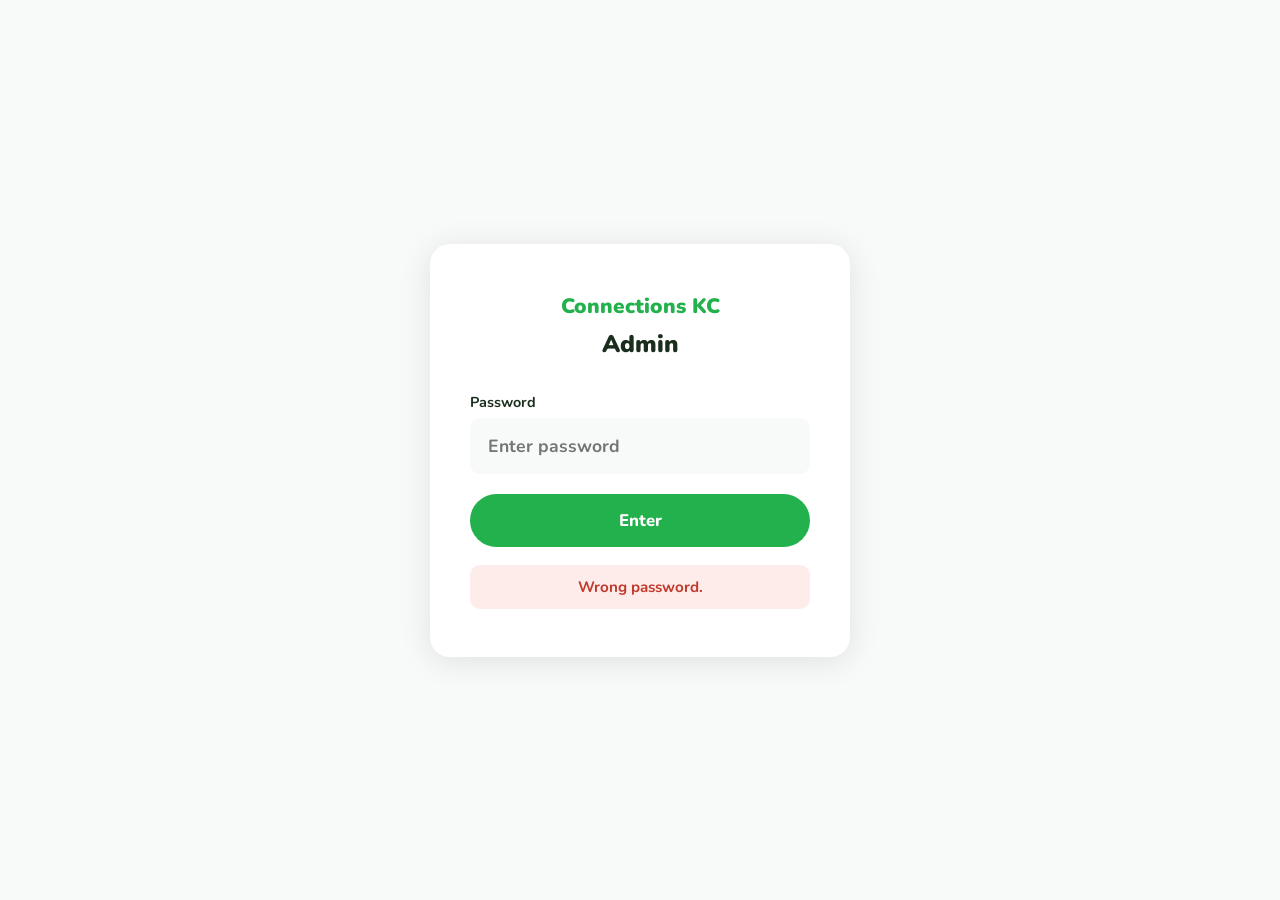
==== admin/index.html @ bb0865ba "Add password-protected admin page for updating impact total Lets the site owner update the impact do" ====
<!DOCTYPE html>
<html lang="en">
<head>
  <meta charset="UTF-8" />
  <meta name="viewport" content="width=device-width, initial-scale=1.0" />
  <title>Admin - Connections KC</title>
  <link rel="preconnect" href="https://fonts.googleapis.com" />
  <link rel="preconnect" href="https://fonts.gstatic.com" crossorigin />
  <link href="https://fonts.googleapis.com/css2?family=Nunito:wght@400;700;800;900&display=swap" rel="stylesheet" />
  <meta name="robots" content="noindex, nofollow" />
  <style>
    *, *::before, *::after { box-sizing: border-box; margin: 0; padding: 0; }
    body {
      font-family: 'Nunito', sans-serif;
      background: #f7faf8;
      min-height: 100vh;
      display: flex;
      align-items: center;
      justify-content: center;
      padding: 24px;
    }
    .card {
      background: #fff;
      border-radius: 20px;
      padding: 48px 40px;
      width: 100%;
      max-width: 420px;
      box-shadow: 0 4px 32px rgba(0,0,0,0.10);
      text-align: center;
    }
    .logo {
      font-size: 1.3rem;
      font-weight: 900;
      color: #22b14c;
      margin-bottom: 8px;
    }
    h1 { font-size: 1.5rem; font-weight: 900; color: #1a2e1e; margin-bottom: 32px; }
    label { display: block; font-weight: 700; font-size: 0.9rem; color: #1a2e1e; text-align: left; margin-bottom: 6px; }
    input {
      width: 100%;
      font-family: 'Nunito', sans-serif;
      font-size: 1.1rem;
      font-weight: 700;
      color: #1a2e1e;
      background: #f7faf8;
      border: 2px solid transparent;
      border-radius: 10px;
      padding: 14px 16px;
      outline: none;
      transition: border-color 0.2s;
      margin-bottom: 20px;
    }
    input:focus { border-color: #22b14c; background: #fff; }
    button {
      width: 100%;
      padding: 15px;
      background: #22b14c;
      color: #fff;
      font-family: 'Nunito', sans-serif;
      font-size: 1.05rem;
      font-weight: 800;
      border: none;
      border-radius: 99px;
      cursor: pointer;
      transition: background 0.2s, transform 0.15s;
    }
    button:hover { background: #1a9040; transform: translateY(-1px); }
    button:disabled { opacity: 0.6; cursor: default; transform: none; }
    .status {
      margin-top: 18px;
      padding: 12px 16px;
      border-radius: 10px;
      font-weight: 700;
      font-size: 0.95rem;
      display: none;
    }
    .status.success { background: #e6f7ed; color: #1a9040; display: block; }
    .status.error   { background: #fdecea; color: #c0392b; display: block; }
    .current { font-size: 0.88rem; color: #6b8a73; margin-bottom: 24px; }
    .current span { font-weight: 800; color: #22b14c; }
  </style>
</head>
<body>

  <!-- LOGIN -->
  <div class="card" id="loginCard">
    <div class="logo">Connections KC</div>
    <h1>Admin</h1>
    <label for="pwd">Password</label>
    <input type="password" id="pwd" placeholder="Enter password" />
    <button onclick="checkPassword()">Enter</button>
    <div class="status error" id="loginError">Wrong password.</div>
  </div>

  <!-- PANEL -->
  <div class="card" id="panel" style="display:none">
    <div class="logo">Connections KC</div>
    <h1>Update Impact Total</h1>
    <p class="current">Current value on site: <span id="currentVal">loading...</span></p>
    <label for="newTotal">New Dollar Amount</label>
    <input type="number" id="newTotal" placeholder="e.g. 1450" min="0" />
    <button id="saveBtn" onclick="save()">Save to Website</button>
    <div class="status" id="saveStatus"></div>
  </div>

  <script>
    // ─── CONFIG ──────────────────────────────────────────
    const PASSWORD    = 'ADMIN_PASSWORD';       // Replace with a password you choose
    const GITHUB_TOKEN = 'GITHUB_TOKEN';        // Replace with your GitHub fine-grained token
    const REPO        = 'viaate/connectionskc';
    const BRANCH      = 'claude/connections-kc-website-FFtpl';
    const FILE_PATH   = 'impact.json';
    // ─────────────────────────────────────────────────────

    function checkPassword() {
      if (document.getElementById('pwd').value === PASSWORD) {
        document.getElementById('loginCard').style.display = 'none';
        document.getElementById('panel').style.display = 'block';
        loadCurrent();
      } else {
        document.getElementById('loginError').style.display = 'block';
      }
    }

    document.getElementById('pwd').addEventListener('keydown', e => {
      if (e.key === 'Enter') checkPassword();
    });

    function loadCurrent() {
      fetch(`/impact.json?nocache=${Date.now()}`)
        .then(r => r.json())
        .then(d => {
          document.getElementById('currentVal').textContent = '$' + (d.total || 0).toLocaleString();
          document.getElementById('newTotal').value = d.total || '';
        })
        .catch(() => {
          document.getElementById('currentVal').textContent = 'unknown';
        });
    }

    async function save() {
      const total = parseInt(document.getElementById('newTotal').value, 10);
      if (isNaN(total) || total < 0) {
        showStatus('Please enter a valid dollar amount.', 'error');
        return;
      }

      const btn = document.getElementById('saveBtn');
      btn.disabled = true;
      btn.textContent = 'Saving...';

      try {
        // Get current file SHA (required by GitHub API to update a file)
        const getRes = await fetch(
          `https://api.github.com/repos/${REPO}/contents/${FILE_PATH}?ref=${BRANCH}`,
          { headers: { Authorization: `Bearer ${GITHUB_TOKEN}` } }
        );
        if (!getRes.ok) throw new Error('Could not read file from GitHub.');
        const fileData = await getRes.json();

        // Update the file
        const newContent = btoa(`{ "total": ${total} }\n`);
        const putRes = await fetch(
          `https://api.github.com/repos/${REPO}/contents/${FILE_PATH}`,
          {
            method: 'PUT',
            headers: {
              Authorization: `Bearer ${GITHUB_TOKEN}`,
              'Content-Type': 'application/json'
            },
            body: JSON.stringify({
              message: `Update impact total to $${total.toLocaleString()}`,
              content: newContent,
              sha: fileData.sha,
              branch: BRANCH
            })
          }
        );
        if (!putRes.ok) throw new Error('GitHub rejected the update.');

        showStatus(`Saved! The site will show $${total.toLocaleString()} within a minute.`, 'success');
        document.getElementById('currentVal').textContent = '$' + total.toLocaleString();
      } catch (err) {
        showStatus('Error: ' + err.message, 'error');
      }

      btn.disabled = false;
      btn.textContent = 'Save to Website';
    }

    function showStatus(msg, type) {
      const el = document.getElementById('saveStatus');
      el.textContent = msg;
      el.className = `status ${type}`;
    }
  </script>
</body>
</html>
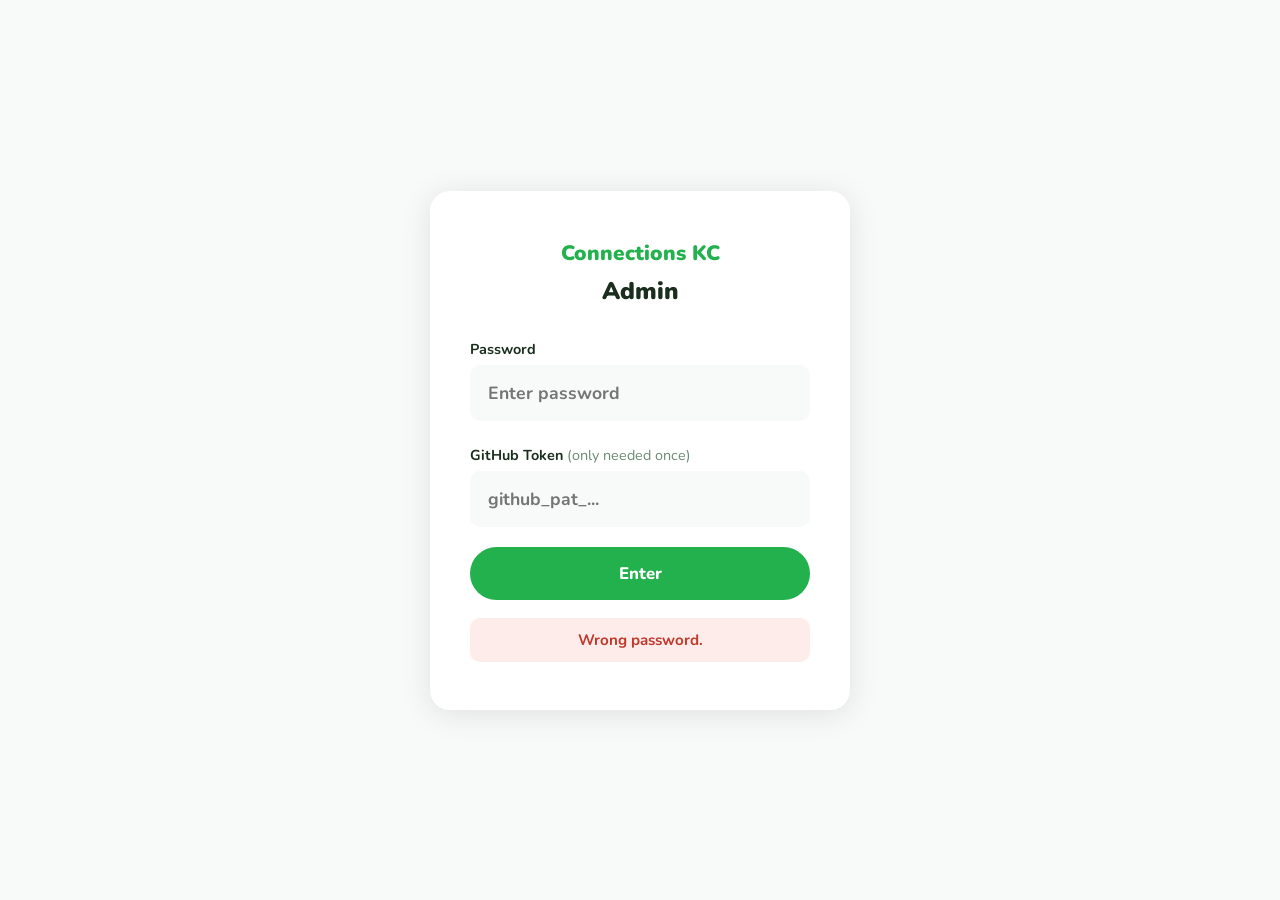
==== commit ccf8f384: "Store GitHub token in localStorage, not in source code Avoids GitHub push protection. Token is enter" ====
--- a/admin/index.html
+++ b/admin/index.html
@@ -88,6 +88,10 @@
     <h1>Admin</h1>
     <label for="pwd">Password</label>
     <input type="password" id="pwd" placeholder="Enter password" />
+    <div id="tokenRow" style="display:none">
+      <label for="tok" style="margin-top:4px;">GitHub Token <span style="font-weight:400;color:#6b8a73;">(only needed once)</span></label>
+      <input type="password" id="tok" placeholder="github_pat_..." />
+    </div>
     <button onclick="checkPassword()">Enter</button>
     <div class="status error" id="loginError">Wrong password.</div>
   </div>
@@ -104,23 +108,34 @@
   </div>
 
   <script>
-    // ─── CONFIG ──────────────────────────────────────────
-    const PASSWORD    = 'ADMIN_PASSWORD';       // Replace with a password you choose
-    const GITHUB_TOKEN = 'GITHUB_TOKEN';        // Replace with your GitHub fine-grained token
-    const REPO        = 'viaate/connectionskc';
-    const BRANCH      = 'claude/connections-kc-website-FFtpl';
-    const FILE_PATH   = 'impact.json';
-    // ─────────────────────────────────────────────────────
+    const PASSWORD  = 'Bluepizza1!';
+    const REPO      = 'viaate/connectionskc';
+    const BRANCH    = 'claude/connections-kc-website-FFtpl';
+    const FILE_PATH = 'impact.json';
+
+    // Token lives in localStorage — never in the code
+    function getToken() { return localStorage.getItem('ckc_gh_token') || ''; }
 
     function checkPassword() {
-      if (document.getElementById('pwd').value === PASSWORD) {
-        document.getElementById('loginCard').style.display = 'none';
-        document.getElementById('panel').style.display = 'block';
-        loadCurrent();
-      } else {
+      const pwd = document.getElementById('pwd').value;
+      const tok = document.getElementById('tok').value.trim();
+      if (pwd !== PASSWORD) {
         document.getElementById('loginError').style.display = 'block';
-      }
-    }
+        return;
+      }
+      if (tok) localStorage.setItem('ckc_gh_token', tok);
+      if (!getToken()) {
+        document.getElementById('loginError').textContent = 'Please paste your GitHub token.';
+        document.getElementById('loginError').style.display = 'block';
+        return;
+      }
+      document.getElementById('loginCard').style.display = 'none';
+      document.getElementById('panel').style.display = 'block';
+      loadCurrent();
+    }
+
+    // Show token field only if not already saved in this browser
+    if (!getToken()) document.getElementById('tokenRow').style.display = 'block';
 
     document.getElementById('pwd').addEventListener('keydown', e => {
       if (e.key === 'Enter') checkPassword();
@@ -153,19 +168,18 @@
         // Get current file SHA (required by GitHub API to update a file)
         const getRes = await fetch(
           `https://api.github.com/repos/${REPO}/contents/${FILE_PATH}?ref=${BRANCH}`,
-          { headers: { Authorization: `Bearer ${GITHUB_TOKEN}` } }
+          { headers: { Authorization: `Bearer ${getToken()}` } }
         );
         if (!getRes.ok) throw new Error('Could not read file from GitHub.');
         const fileData = await getRes.json();
 
-        // Update the file
         const newContent = btoa(`{ "total": ${total} }\n`);
         const putRes = await fetch(
           `https://api.github.com/repos/${REPO}/contents/${FILE_PATH}`,
           {
             method: 'PUT',
             headers: {
-              Authorization: `Bearer ${GITHUB_TOKEN}`,
+              Authorization: `Bearer ${getToken()}`,
               'Content-Type': 'application/json'
             },
             body: JSON.stringify({
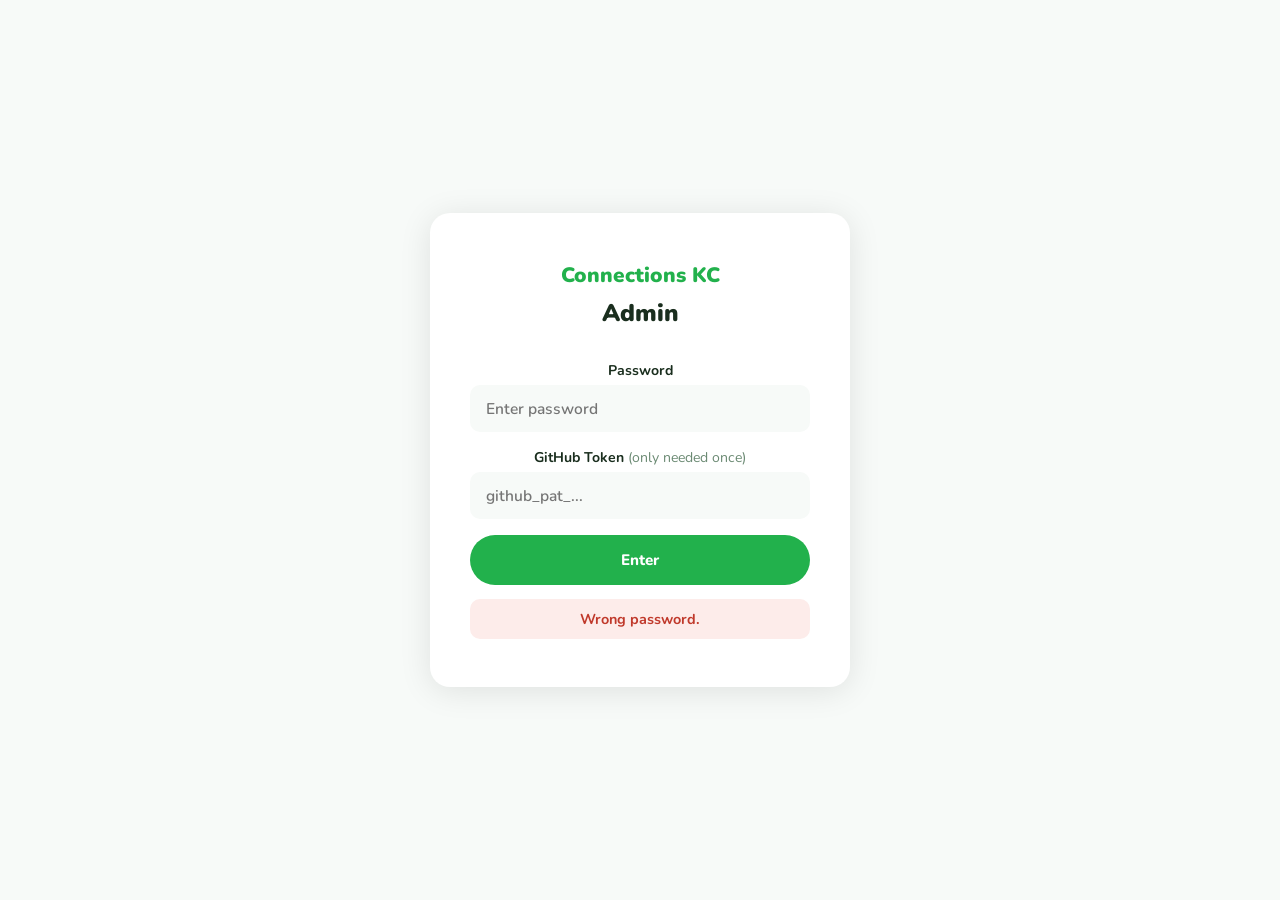
==== commit 911a3839: "Full admin dashboard: applicants, outreach, computers stat, changelog - Stats tab: impact total + co" ====
--- a/admin/index.html
+++ b/admin/index.html
@@ -3,210 +3,564 @@
 <head>
   <meta charset="UTF-8" />
   <meta name="viewport" content="width=device-width, initial-scale=1.0" />
-  <title>Admin - Connections KC</title>
+  <title>Admin — Connections KC</title>
   <link rel="preconnect" href="https://fonts.googleapis.com" />
   <link rel="preconnect" href="https://fonts.gstatic.com" crossorigin />
-  <link href="https://fonts.googleapis.com/css2?family=Nunito:wght@400;700;800;900&display=swap" rel="stylesheet" />
+  <link href="https://fonts.googleapis.com/css2?family=Nunito:wght@400;600;700;800;900&display=swap" rel="stylesheet" />
   <meta name="robots" content="noindex, nofollow" />
   <style>
     *, *::before, *::after { box-sizing: border-box; margin: 0; padding: 0; }
-    body {
-      font-family: 'Nunito', sans-serif;
-      background: #f7faf8;
-      min-height: 100vh;
-      display: flex;
-      align-items: center;
-      justify-content: center;
-      padding: 24px;
-    }
+    body { font-family: 'Nunito', sans-serif; background: #f7faf8; color: #1a2e1e; min-height: 100vh; }
+
+    /* ── LOGIN ── */
+    #loginWrap {
+      min-height: 100vh; display: flex; align-items: center;
+      justify-content: center; padding: 24px;
+    }
+    .login-card {
+      background: #fff; border-radius: 20px; padding: 48px 40px;
+      width: 100%; max-width: 420px;
+      box-shadow: 0 4px 32px rgba(0,0,0,0.10); text-align: center;
+    }
+    .login-logo { font-size: 1.3rem; font-weight: 900; color: #22b14c; margin-bottom: 8px; }
+    .login-card h1 { font-size: 1.5rem; font-weight: 900; color: #1a2e1e; margin-bottom: 32px; }
+
+    /* ── DASHBOARD ── */
+    #dashboard { display: none; }
+    .admin-header {
+      background: #22b14c; padding: 16px 32px;
+      display: flex; align-items: center; justify-content: space-between;
+    }
+    .admin-header-title { font-size: 1.15rem; font-weight: 900; color: #fff; }
+    .admin-header button {
+      background: rgba(255,255,255,0.18); color: #fff; border: none;
+      padding: 8px 20px; border-radius: 99px; font-family: 'Nunito', sans-serif;
+      font-weight: 700; font-size: 0.9rem; cursor: pointer; width: auto;
+      transition: background 0.2s;
+    }
+    .admin-header button:hover { background: rgba(255,255,255,0.3); transform: none; }
+
+    .tab-nav {
+      background: #fff; border-bottom: 2px solid #e6f7ed;
+      display: flex; gap: 0; padding: 0 24px; overflow-x: auto;
+    }
+    .tab-btn {
+      background: none; border: none; color: #6b8a73; font-family: 'Nunito', sans-serif;
+      font-weight: 700; font-size: 0.95rem; padding: 16px 24px; cursor: pointer;
+      border-bottom: 3px solid transparent; margin-bottom: -2px;
+      width: auto; border-radius: 0; transition: color 0.2s;
+    }
+    .tab-btn:hover { color: #22b14c; transform: none; }
+    .tab-btn.active { color: #22b14c; border-bottom-color: #22b14c; }
+
+    .tab-pane { display: none; max-width: 860px; margin: 0 auto; padding: 32px 24px; }
+    .tab-pane.active { display: block; }
+
+    /* ── CARDS ── */
     .card {
-      background: #fff;
-      border-radius: 20px;
-      padding: 48px 40px;
-      width: 100%;
-      max-width: 420px;
-      box-shadow: 0 4px 32px rgba(0,0,0,0.10);
-      text-align: center;
-    }
-    .logo {
-      font-size: 1.3rem;
-      font-weight: 900;
-      color: #22b14c;
-      margin-bottom: 8px;
-    }
-    h1 { font-size: 1.5rem; font-weight: 900; color: #1a2e1e; margin-bottom: 32px; }
-    label { display: block; font-weight: 700; font-size: 0.9rem; color: #1a2e1e; text-align: left; margin-bottom: 6px; }
-    input {
-      width: 100%;
-      font-family: 'Nunito', sans-serif;
-      font-size: 1.1rem;
-      font-weight: 700;
-      color: #1a2e1e;
-      background: #f7faf8;
-      border: 2px solid transparent;
-      border-radius: 10px;
-      padding: 14px 16px;
-      outline: none;
-      transition: border-color 0.2s;
-      margin-bottom: 20px;
-    }
-    input:focus { border-color: #22b14c; background: #fff; }
+      background: #fff; border-radius: 16px; padding: 28px 32px;
+      box-shadow: 0 2px 16px rgba(0,0,0,0.07); margin-bottom: 20px;
+    }
+    .card-title {
+      font-size: 0.75rem; font-weight: 800; letter-spacing: 0.12em;
+      text-transform: uppercase; color: #22b14c; margin-bottom: 16px;
+      padding-bottom: 10px; border-bottom: 2px solid #e6f7ed;
+    }
+    .card-row { display: flex; gap: 16px; align-items: flex-end; flex-wrap: wrap; }
+
+    /* ── FORM ELEMENTS ── */
+    label {
+      display: block; font-weight: 700; font-size: 0.88rem;
+      color: #1a2e1e; margin-bottom: 5px;
+    }
+    input[type="text"], input[type="email"], input[type="number"],
+    input[type="password"], select, textarea {
+      font-family: 'Nunito', sans-serif; font-size: 0.97rem; font-weight: 600;
+      color: #1a2e1e; background: #f7faf8; border: 2px solid transparent;
+      border-radius: 10px; padding: 11px 14px; outline: none;
+      transition: border-color 0.2s; width: 100%; margin-bottom: 0;
+    }
+    input:focus, select:focus, textarea:focus {
+      border-color: #22b14c; background: #fff;
+    }
+    .form-group { flex: 1; min-width: 160px; }
+
     button {
-      width: 100%;
-      padding: 15px;
-      background: #22b14c;
-      color: #fff;
-      font-family: 'Nunito', sans-serif;
-      font-size: 1.05rem;
-      font-weight: 800;
-      border: none;
-      border-radius: 99px;
-      cursor: pointer;
-      transition: background 0.2s, transform 0.15s;
-    }
-    button:hover { background: #1a9040; transform: translateY(-1px); }
-    button:disabled { opacity: 0.6; cursor: default; transform: none; }
-    .status {
-      margin-top: 18px;
-      padding: 12px 16px;
-      border-radius: 10px;
-      font-weight: 700;
-      font-size: 0.95rem;
-      display: none;
-    }
-    .status.success { background: #e6f7ed; color: #1a9040; display: block; }
-    .status.error   { background: #fdecea; color: #c0392b; display: block; }
-    .current { font-size: 0.88rem; color: #6b8a73; margin-bottom: 24px; }
-    .current span { font-weight: 800; color: #22b14c; }
+      font-family: 'Nunito', sans-serif; font-weight: 800; font-size: 0.95rem;
+      border: none; border-radius: 99px; padding: 11px 28px; cursor: pointer;
+      transition: background 0.2s, transform 0.15s; width: auto;
+    }
+    button:hover { transform: translateY(-1px); }
+    button:disabled { opacity: 0.55; cursor: default; transform: none; }
+    .btn-green { background: #22b14c; color: #fff; }
+    .btn-green:hover { background: #1a9040; }
+    .btn-red { background: #fdecea; color: #c0392b; font-size: 0.82rem; padding: 6px 14px; }
+    .btn-red:hover { background: #f5c6c2; }
+    .btn-outline { background: #f7faf8; color: #3d5445; border: 2px solid #e6f7ed; }
+    .btn-outline:hover { background: #e6f7ed; }
+
+    /* ── TOGGLE ── */
+    .toggle-row {
+      display: flex; align-items: center; gap: 12px;
+      padding: 12px 0; border-top: 1px solid #f0f0f0; margin-top: 16px;
+    }
+    .toggle-row label { margin: 0; font-size: 0.9rem; color: #3d5445; cursor: pointer; }
+    input[type="checkbox"] {
+      width: 18px; height: 18px; accent-color: #22b14c;
+      cursor: pointer; flex-shrink: 0;
+      background: none; border: none; padding: 0; margin: 0;
+    }
+    .toggle-note { font-size: 0.78rem; color: #6b8a73; font-weight: 600; }
+
+    /* ── STATUS MESSAGES ── */
+    .flash {
+      padding: 10px 16px; border-radius: 10px; font-weight: 700;
+      font-size: 0.9rem; margin-top: 14px; display: none;
+    }
+    .flash.success { background: #e6f7ed; color: #1a9040; display: block; }
+    .flash.error   { background: #fdecea; color: #c0392b; display: block; }
+
+    /* ── APPLICANTS ── */
+    .applicant-row {
+      display: flex; align-items: center; gap: 16px; flex-wrap: wrap;
+      padding: 14px 0; border-bottom: 1px solid #f0f0f0;
+    }
+    .applicant-row:last-child { border-bottom: none; }
+    .applicant-info { flex: 1; min-width: 180px; }
+    .applicant-name { font-weight: 800; font-size: 0.97rem; color: #1a2e1e; }
+    .applicant-email { font-size: 0.83rem; color: #6b8a73; margin-top: 2px; }
+    .applicant-date { font-size: 0.78rem; color: #aaa; margin-top: 2px; }
+    .applicant-actions { display: flex; align-items: center; gap: 10px; flex-wrap: wrap; }
+    .applicant-actions select {
+      width: auto; padding: 7px 12px; font-size: 0.85rem; margin: 0;
+    }
+
+    .badge {
+      display: inline-block; padding: 3px 12px; border-radius: 99px;
+      font-size: 0.75rem; font-weight: 800; letter-spacing: 0.05em; text-transform: uppercase;
+    }
+    .badge-pending    { background: #fef9e7; color: #9a6c00; }
+    .badge-approved   { background: #e6f7ed; color: #1a9040; }
+    .badge-waitlisted { background: #fef3e2; color: #c47c00; }
+    .badge-denied     { background: #fdecea; color: #c0392b; }
+
+    .empty-state { text-align: center; padding: 40px 0; color: #6b8a73; font-weight: 700; }
+
+    /* ── CHANGELOG ── */
+    .log-entry {
+      display: flex; gap: 16px; padding: 12px 0;
+      border-bottom: 1px solid #f0f0f0;
+    }
+    .log-entry:last-child { border-bottom: none; }
+    .log-dot {
+      width: 10px; height: 10px; border-radius: 50%; background: #22b14c;
+      margin-top: 6px; flex-shrink: 0;
+    }
+    .log-date { font-size: 0.78rem; color: #6b8a73; margin-bottom: 2px; }
+    .log-text { font-size: 0.92rem; color: #1a2e1e; font-weight: 700; }
+    .log-sub  { font-size: 0.82rem; color: #6b8a73; }
+
+    /* ── OUTREACH ── */
+    .outreach-card {
+      text-align: center; padding: 48px 32px;
+    }
+    .outreach-card p { color: #6b8a73; margin-bottom: 24px; line-height: 1.7; }
+    .outreach-url-row { display: flex; gap: 12px; align-items: flex-end; margin-bottom: 32px; }
+
+    /* ── RESPONSIVE ── */
+    @media (max-width: 600px) {
+      .card { padding: 20px 16px; }
+      .tab-btn { padding: 14px 14px; font-size: 0.85rem; }
+      .card-row { flex-direction: column; }
+    }
   </style>
 </head>
 <body>
 
-  <!-- LOGIN -->
-  <div class="card" id="loginCard">
-    <div class="logo">Connections KC</div>
+<!-- ══════════════════ LOGIN ══════════════════ -->
+<div id="loginWrap">
+  <div class="login-card">
+    <div class="login-logo">Connections KC</div>
     <h1>Admin</h1>
-    <label for="pwd">Password</label>
-    <input type="password" id="pwd" placeholder="Enter password" />
-    <div id="tokenRow" style="display:none">
-      <label for="tok" style="margin-top:4px;">GitHub Token <span style="font-weight:400;color:#6b8a73;">(only needed once)</span></label>
+    <div style="margin-bottom:16px;">
+      <label for="pwd">Password</label>
+      <input type="password" id="pwd" placeholder="Enter password" />
+    </div>
+    <div id="tokenRow" style="display:none; margin-bottom:16px;">
+      <label for="tok">GitHub Token <span style="font-weight:400;color:#6b8a73;">(only needed once)</span></label>
       <input type="password" id="tok" placeholder="github_pat_..." />
     </div>
-    <button onclick="checkPassword()">Enter</button>
-    <div class="status error" id="loginError">Wrong password.</div>
+    <button class="btn-green" style="width:100%;padding:15px;" onclick="checkPassword()">Enter</button>
+    <div class="flash error" id="loginError">Wrong password.</div>
   </div>
-
-  <!-- PANEL -->
-  <div class="card" id="panel" style="display:none">
-    <div class="logo">Connections KC</div>
-    <h1>Update Impact Total</h1>
-    <p class="current">Current value on site: <span id="currentVal">loading...</span></p>
-    <label for="newTotal">New Dollar Amount</label>
-    <input type="number" id="newTotal" placeholder="e.g. 1450" min="0" />
-    <button id="saveBtn" onclick="save()">Save to Website</button>
-    <div class="status" id="saveStatus"></div>
+</div>
+
+<!-- ══════════════════ DASHBOARD ══════════════════ -->
+<div id="dashboard">
+  <header class="admin-header">
+    <span class="admin-header-title">Connections KC — Admin</span>
+    <button onclick="logout()">Log Out</button>
+  </header>
+
+  <nav class="tab-nav">
+    <button class="tab-btn active" onclick="showTab('stats',this)">Stats</button>
+    <button class="tab-btn" onclick="showTab('applicants',this)">Applicants</button>
+    <button class="tab-btn" onclick="showTab('outreach',this)">Outreach</button>
+    <button class="tab-btn" onclick="showTab('changelog',this)">Change Log</button>
+  </nav>
+
+  <!-- ── STATS ── -->
+  <div class="tab-pane active" id="tab-stats">
+
+    <div class="card">
+      <p class="card-title">Impact Total</p>
+      <div class="card-row">
+        <div class="form-group">
+          <label for="inputTotal">Dollar Amount Received</label>
+          <input type="number" id="inputTotal" min="0" placeholder="e.g. 1270" />
+        </div>
+        <button class="btn-green" onclick="saveStats()">Save to Site</button>
+      </div>
+      <div class="toggle-row">
+        <input type="checkbox" id="toggleLog" />
+        <label for="toggleLog">Show change log on homepage</label>
+        <span class="toggle-note">(off by default)</span>
+      </div>
+      <div class="flash" id="statsFlash"></div>
+    </div>
+
+    <div class="card">
+      <p class="card-title">Computers Donated</p>
+      <div class="card-row">
+        <div class="form-group">
+          <label for="inputComputers">Number of Computers</label>
+          <input type="number" id="inputComputers" min="0" placeholder="e.g. 5" />
+        </div>
+        <button class="btn-green" onclick="saveComputers()">Save to Site</button>
+      </div>
+      <div class="toggle-row">
+        <input type="checkbox" id="toggleComputers" />
+        <label for="toggleComputers">Show computers count on homepage</label>
+        <span class="toggle-note">(off by default)</span>
+      </div>
+      <div class="flash" id="computersFlash"></div>
+    </div>
+
   </div>
 
-  <script>
-    const PASSWORD  = 'Bluepizza1!';
-    const REPO      = 'viaate/connectionskc';
-    const BRANCH    = 'claude/connections-kc-website-FFtpl';
-    const FILE_PATH = 'impact.json';
-
-    // Token lives in localStorage — never in the code
-    function getToken() { return localStorage.getItem('ckc_gh_token') || ''; }
-
-    function checkPassword() {
-      const pwd = document.getElementById('pwd').value;
-      const tok = document.getElementById('tok').value.trim();
-      if (pwd !== PASSWORD) {
-        document.getElementById('loginError').style.display = 'block';
-        return;
-      }
-      if (tok) localStorage.setItem('ckc_gh_token', tok);
-      if (!getToken()) {
-        document.getElementById('loginError').textContent = 'Please paste your GitHub token.';
-        document.getElementById('loginError').style.display = 'block';
-        return;
-      }
-      document.getElementById('loginCard').style.display = 'none';
-      document.getElementById('panel').style.display = 'block';
-      loadCurrent();
-    }
-
-    // Show token field only if not already saved in this browser
-    if (!getToken()) document.getElementById('tokenRow').style.display = 'block';
-
-    document.getElementById('pwd').addEventListener('keydown', e => {
-      if (e.key === 'Enter') checkPassword();
-    });
-
-    function loadCurrent() {
-      fetch(`/impact.json?nocache=${Date.now()}`)
-        .then(r => r.json())
-        .then(d => {
-          document.getElementById('currentVal').textContent = '$' + (d.total || 0).toLocaleString();
-          document.getElementById('newTotal').value = d.total || '';
-        })
-        .catch(() => {
-          document.getElementById('currentVal').textContent = 'unknown';
-        });
-    }
-
-    async function save() {
-      const total = parseInt(document.getElementById('newTotal').value, 10);
-      if (isNaN(total) || total < 0) {
-        showStatus('Please enter a valid dollar amount.', 'error');
-        return;
-      }
-
-      const btn = document.getElementById('saveBtn');
-      btn.disabled = true;
-      btn.textContent = 'Saving...';
-
-      try {
-        // Get current file SHA (required by GitHub API to update a file)
-        const getRes = await fetch(
-          `https://api.github.com/repos/${REPO}/contents/${FILE_PATH}?ref=${BRANCH}`,
-          { headers: { Authorization: `Bearer ${getToken()}` } }
-        );
-        if (!getRes.ok) throw new Error('Could not read file from GitHub.');
-        const fileData = await getRes.json();
-
-        const newContent = btoa(`{ "total": ${total} }\n`);
-        const putRes = await fetch(
-          `https://api.github.com/repos/${REPO}/contents/${FILE_PATH}`,
-          {
-            method: 'PUT',
-            headers: {
-              Authorization: `Bearer ${getToken()}`,
-              'Content-Type': 'application/json'
-            },
-            body: JSON.stringify({
-              message: `Update impact total to $${total.toLocaleString()}`,
-              content: newContent,
-              sha: fileData.sha,
-              branch: BRANCH
-            })
-          }
-        );
-        if (!putRes.ok) throw new Error('GitHub rejected the update.');
-
-        showStatus(`Saved! The site will show $${total.toLocaleString()} within a minute.`, 'success');
-        document.getElementById('currentVal').textContent = '$' + total.toLocaleString();
-      } catch (err) {
-        showStatus('Error: ' + err.message, 'error');
-      }
-
-      btn.disabled = false;
-      btn.textContent = 'Save to Website';
-    }
-
-    function showStatus(msg, type) {
-      const el = document.getElementById('saveStatus');
-      el.textContent = msg;
-      el.className = `status ${type}`;
-    }
-  </script>
+  <!-- ── APPLICANTS ── -->
+  <div class="tab-pane" id="tab-applicants">
+
+    <div class="card">
+      <p class="card-title">Add Applicant</p>
+      <div class="card-row">
+        <div class="form-group">
+          <label for="newName">Full Name</label>
+          <input type="text" id="newName" placeholder="Jane Smith" />
+        </div>
+        <div class="form-group">
+          <label for="newEmail">Email</label>
+          <input type="email" id="newEmail" placeholder="jane@example.com" />
+        </div>
+        <button class="btn-green" onclick="addApplicant()">Add</button>
+      </div>
+      <div class="flash" id="applicantFlash"></div>
+    </div>
+
+    <div class="card">
+      <p class="card-title">All Applicants</p>
+      <div id="applicantsList"><div class="empty-state">Loading...</div></div>
+    </div>
+
+  </div>
+
+  <!-- ── OUTREACH ── -->
+  <div class="tab-pane" id="tab-outreach">
+    <div class="card outreach-card">
+      <p class="card-title" style="text-align:left;">Business Outreach Campaign</p>
+      <p>Paste your Google Sheet URL below (saved in this browser), then click the button to open it and run the outreach script.</p>
+      <div class="outreach-url-row">
+        <div class="form-group" style="text-align:left;">
+          <label for="sheetUrl">Google Sheet URL</label>
+          <input type="text" id="sheetUrl" placeholder="https://docs.google.com/spreadsheets/d/..." />
+        </div>
+        <button class="btn-outline" onclick="saveSheetUrl()">Save URL</button>
+      </div>
+      <button class="btn-green" style="padding:16px 48px;font-size:1.05rem;" onclick="openSheet()">
+        Open Outreach Sheet
+      </button>
+      <div class="flash" id="outreachFlash" style="margin-top:16px;"></div>
+    </div>
+  </div>
+
+  <!-- ── CHANGE LOG ── -->
+  <div class="tab-pane" id="tab-changelog">
+    <div class="card">
+      <p class="card-title">Change History</p>
+      <div id="changelogList"><div class="empty-state">Loading...</div></div>
+    </div>
+  </div>
+
+</div>
+
+<script>
+  const PASSWORD = 'Bluepizza1!';
+  const REPO     = 'viaate/connectionskc';
+  const BRANCH   = 'claude/connections-kc-website-FFtpl';
+
+  function getToken() { return localStorage.getItem('ckc_gh_token') || ''; }
+  if (!getToken()) document.getElementById('tokenRow').style.display = 'block';
+  document.getElementById('pwd').addEventListener('keydown', e => { if (e.key === 'Enter') checkPassword(); });
+
+  // ── AUTH ──────────────────────────────────────
+  function checkPassword() {
+    const pwd = document.getElementById('pwd').value;
+    const tok = document.getElementById('tok').value.trim();
+    if (pwd !== PASSWORD) {
+      showFlash('loginError', 'Wrong password.', 'error'); return;
+    }
+    if (tok) localStorage.setItem('ckc_gh_token', tok);
+    if (!getToken()) {
+      showFlash('loginError', 'Please paste your GitHub token.', 'error'); return;
+    }
+    document.getElementById('loginWrap').style.display = 'none';
+    document.getElementById('dashboard').style.display = 'block';
+    loadAll();
+  }
+
+  function logout() {
+    document.getElementById('dashboard').style.display = 'none';
+    document.getElementById('loginWrap').style.display = 'flex';
+  }
+
+  // ── GITHUB API ────────────────────────────────
+  async function ghGet(path) {
+    const res = await fetch(`https://api.github.com/repos/${REPO}/contents/${path}?ref=${BRANCH}&t=${Date.now()}`,
+      { headers: { Authorization: `Bearer ${getToken()}` } });
+    if (res.status === 404) return { content: defaultFor(path), sha: null };
+    if (!res.ok) throw new Error(`Could not read ${path}`);
+    const d = await res.json();
+    return { content: JSON.parse(atob(d.content.replace(/\n/g,''))), sha: d.sha };
+  }
+
+  async function ghPut(path, content, sha, message) {
+    const encoded = btoa(unescape(encodeURIComponent(JSON.stringify(content, null, 2) + '\n')));
+    const body = { message, content: encoded, branch: BRANCH };
+    if (sha) body.sha = sha;
+    const res = await fetch(`https://api.github.com/repos/${REPO}/contents/${path}`,
+      { method: 'PUT', headers: { Authorization: `Bearer ${getToken()}`, 'Content-Type': 'application/json' },
+        body: JSON.stringify(body) });
+    if (!res.ok) throw new Error(`Could not save ${path}`);
+    return (await res.json()).content.sha;
+  }
+
+  function defaultFor(path) {
+    if (path.includes('applicants')) return { applicants: [] };
+    if (path.includes('changelog'))  return { log: [] };
+    return { total: 0, computers: 0, show_computers: false, show_log: false };
+  }
+
+  // ── STATE ─────────────────────────────────────
+  let impact = {}, impactSha = null;
+  let applicants = { applicants: [] }, applicantsSha = null;
+  let changelog = { log: [] }, changelogSha = null;
+
+  async function loadAll() {
+    try {
+      const [imp, app, log] = await Promise.all([
+        ghGet('impact.json'),
+        ghGet('data/applicants.json'),
+        ghGet('data/changelog.json')
+      ]);
+      impact = imp.content;       impactSha = imp.sha;
+      applicants = app.content;   applicantsSha = app.sha;
+      changelog = log.content;    changelogSha = log.sha;
+      renderStats();
+      renderApplicants();
+      renderChangelog();
+    } catch(e) {
+      alert('Error loading data: ' + e.message);
+    }
+  }
+
+  // ── CHANGELOG HELPER ──────────────────────────
+  async function appendLog(entries) {
+    changelog.log.unshift(...entries);
+    changelogSha = await ghPut('data/changelog.json', changelog, changelogSha, 'Auto-log stat change');
+    renderChangelog();
+  }
+
+  // ── STATS TAB ─────────────────────────────────
+  function renderStats() {
+    document.getElementById('inputTotal').value       = impact.total     ?? 0;
+    document.getElementById('inputComputers').value   = impact.computers ?? 0;
+    document.getElementById('toggleComputers').checked = impact.show_computers ?? false;
+    document.getElementById('toggleLog').checked       = impact.show_log       ?? false;
+    const sheetUrl = localStorage.getItem('ckc_sheet_url') || '';
+    document.getElementById('sheetUrl').value = sheetUrl;
+  }
+
+  async function saveStats() {
+    const newTotal   = parseInt(document.getElementById('inputTotal').value, 10) || 0;
+    const showLog    = document.getElementById('toggleLog').checked;
+    const btn        = event.target;
+    btn.disabled     = true; btn.textContent = 'Saving...';
+    try {
+      const logEntries = [];
+      if (newTotal !== impact.total)
+        logEntries.push({ date: new Date().toISOString(), field: 'Impact Total', from: impact.total, to: newTotal });
+      if (showLog !== impact.show_log)
+        logEntries.push({ date: new Date().toISOString(), field: 'Show Change Log', from: impact.show_log, to: showLog });
+
+      impact = { ...impact, total: newTotal, show_log: showLog };
+      impactSha = await ghPut('impact.json', impact, impactSha, `Update impact total to $${newTotal.toLocaleString()}`);
+      if (logEntries.length) await appendLog(logEntries);
+      showFlash('statsFlash', `Saved! Site will update to $${newTotal.toLocaleString()} within a minute.`, 'success');
+    } catch(e) { showFlash('statsFlash', 'Error: ' + e.message, 'error'); }
+    btn.disabled = false; btn.textContent = 'Save to Site';
+  }
+
+  async function saveComputers() {
+    const newCount        = parseInt(document.getElementById('inputComputers').value, 10) || 0;
+    const showComputers   = document.getElementById('toggleComputers').checked;
+    const btn             = event.target;
+    btn.disabled          = true; btn.textContent = 'Saving...';
+    try {
+      const logEntries = [];
+      if (newCount !== impact.computers)
+        logEntries.push({ date: new Date().toISOString(), field: 'Computers Donated', from: impact.computers, to: newCount });
+      if (showComputers !== impact.show_computers)
+        logEntries.push({ date: new Date().toISOString(), field: 'Show Computers on Homepage', from: impact.show_computers, to: showComputers });
+
+      impact = { ...impact, computers: newCount, show_computers: showComputers };
+      impactSha = await ghPut('impact.json', impact, impactSha, `Update computers donated to ${newCount}`);
+      if (logEntries.length) await appendLog(logEntries);
+      showFlash('computersFlash', `Saved! ${newCount} computers${showComputers ? ' — visible on homepage.' : '.'}`, 'success');
+    } catch(e) { showFlash('computersFlash', 'Error: ' + e.message, 'error'); }
+    btn.disabled = false; btn.textContent = 'Save to Site';
+  }
+
+  // ── APPLICANTS TAB ────────────────────────────
+  function renderApplicants() {
+    const list = document.getElementById('applicantsList');
+    const all  = applicants.applicants || [];
+    if (!all.length) { list.innerHTML = '<div class="empty-state">No applicants yet. Add one above.</div>'; return; }
+    list.innerHTML = all.map((a, i) => `
+      <div class="applicant-row">
+        <div class="applicant-info">
+          <div class="applicant-name">${esc(a.name)}</div>
+          <div class="applicant-email">${esc(a.email)}</div>
+          <div class="applicant-date">${a.date}</div>
+        </div>
+        <div class="applicant-actions">
+          <span class="badge badge-${a.status}">${a.status}</span>
+          <select onchange="updateStatus(${i}, this.value)">
+            <option value="pending"    ${a.status==='pending'?'selected':''}>Pending</option>
+            <option value="approved"   ${a.status==='approved'?'selected':''}>Approved</option>
+            <option value="waitlisted" ${a.status==='waitlisted'?'selected':''}>Waitlisted</option>
+            <option value="denied"     ${a.status==='denied'?'selected':''}>Denied</option>
+          </select>
+          <button class="btn-red" onclick="deleteApplicant(${i})">Remove</button>
+        </div>
+      </div>`).join('');
+  }
+
+  async function addApplicant() {
+    const name  = document.getElementById('newName').value.trim();
+    const email = document.getElementById('newEmail').value.trim();
+    if (!name || !email) { showFlash('applicantFlash', 'Please enter a name and email.', 'error'); return; }
+    const btn = event.target; btn.disabled = true; btn.textContent = 'Adding...';
+    try {
+      applicants.applicants.unshift({ id: Date.now(), name, email,
+        date: new Date().toLocaleDateString('en-US',{month:'short',day:'numeric',year:'numeric'}),
+        status: 'pending' });
+      applicantsSha = await ghPut('data/applicants.json', applicants, applicantsSha, `Add applicant: ${name}`);
+      document.getElementById('newName').value = '';
+      document.getElementById('newEmail').value = '';
+      renderApplicants();
+      showFlash('applicantFlash', `${name} added.`, 'success');
+    } catch(e) { showFlash('applicantFlash', 'Error: ' + e.message, 'error'); }
+    btn.disabled = false; btn.textContent = 'Add';
+  }
+
+  async function updateStatus(index, newStatus) {
+    const a = applicants.applicants[index];
+    a.status = newStatus;
+    try {
+      applicantsSha = await ghPut('data/applicants.json', applicants, applicantsSha, `${a.name}: status → ${newStatus}`);
+      renderApplicants();
+    } catch(e) { alert('Error saving: ' + e.message); }
+  }
+
+  async function deleteApplicant(index) {
+    const name = applicants.applicants[index].name;
+    if (!confirm(`Remove ${name}?`)) return;
+    applicants.applicants.splice(index, 1);
+    try {
+      applicantsSha = await ghPut('data/applicants.json', applicants, applicantsSha, `Remove applicant: ${name}`);
+      renderApplicants();
+    } catch(e) { alert('Error saving: ' + e.message); }
+  }
+
+  // ── OUTREACH TAB ──────────────────────────────
+  function saveSheetUrl() {
+    const url = document.getElementById('sheetUrl').value.trim();
+    localStorage.setItem('ckc_sheet_url', url);
+    showFlash('outreachFlash', 'URL saved in this browser.', 'success');
+  }
+
+  function openSheet() {
+    const url = localStorage.getItem('ckc_sheet_url') || document.getElementById('sheetUrl').value.trim();
+    if (!url) { showFlash('outreachFlash', 'Please enter and save your Google Sheet URL first.', 'error'); return; }
+    window.open(url, '_blank');
+  }
+
+  // ── CHANGELOG TAB ─────────────────────────────
+  function renderChangelog() {
+    const list    = document.getElementById('changelogList');
+    const entries = changelog.log || [];
+    if (!entries.length) { list.innerHTML = '<div class="empty-state">No changes logged yet.</div>'; return; }
+    list.innerHTML = entries.map(e => {
+      const date = new Date(e.date).toLocaleString('en-US',
+        { month:'short', day:'numeric', year:'numeric', hour:'2-digit', minute:'2-digit' });
+      const from = fmt(e.from, e.field);
+      const to   = fmt(e.to,   e.field);
+      return `<div class="log-entry">
+        <div class="log-dot"></div>
+        <div>
+          <div class="log-date">${date}</div>
+          <div class="log-text">${esc(e.field)}</div>
+          <div class="log-sub">${from} &rarr; ${to}</div>
+        </div>
+      </div>`;
+    }).join('');
+  }
+
+  function fmt(val, field) {
+    if (typeof val === 'boolean') return val ? 'On' : 'Off';
+    if (field === 'Impact Total') return '$' + Number(val).toLocaleString();
+    return String(val);
+  }
+
+  // ── TABS ──────────────────────────────────────
+  function showTab(id, btn) {
+    document.querySelectorAll('.tab-pane').forEach(p => p.classList.remove('active'));
+    document.querySelectorAll('.tab-btn').forEach(b => b.classList.remove('active'));
+    document.getElementById('tab-' + id).classList.add('active');
+    btn.classList.add('active');
+  }
+
+  // ── HELPERS ───────────────────────────────────
+  function showFlash(id, msg, type) {
+    const el = document.getElementById(id);
+    el.textContent = msg; el.className = `flash ${type}`;
+    clearTimeout(el._t);
+    el._t = setTimeout(() => { el.className = 'flash'; }, 5000);
+  }
+
+  function esc(str) {
+    return String(str).replace(/&/g,'&amp;').replace(/</g,'&lt;').replace(/>/g,'&gt;');
+  }
+</script>
 </body>
 </html>
